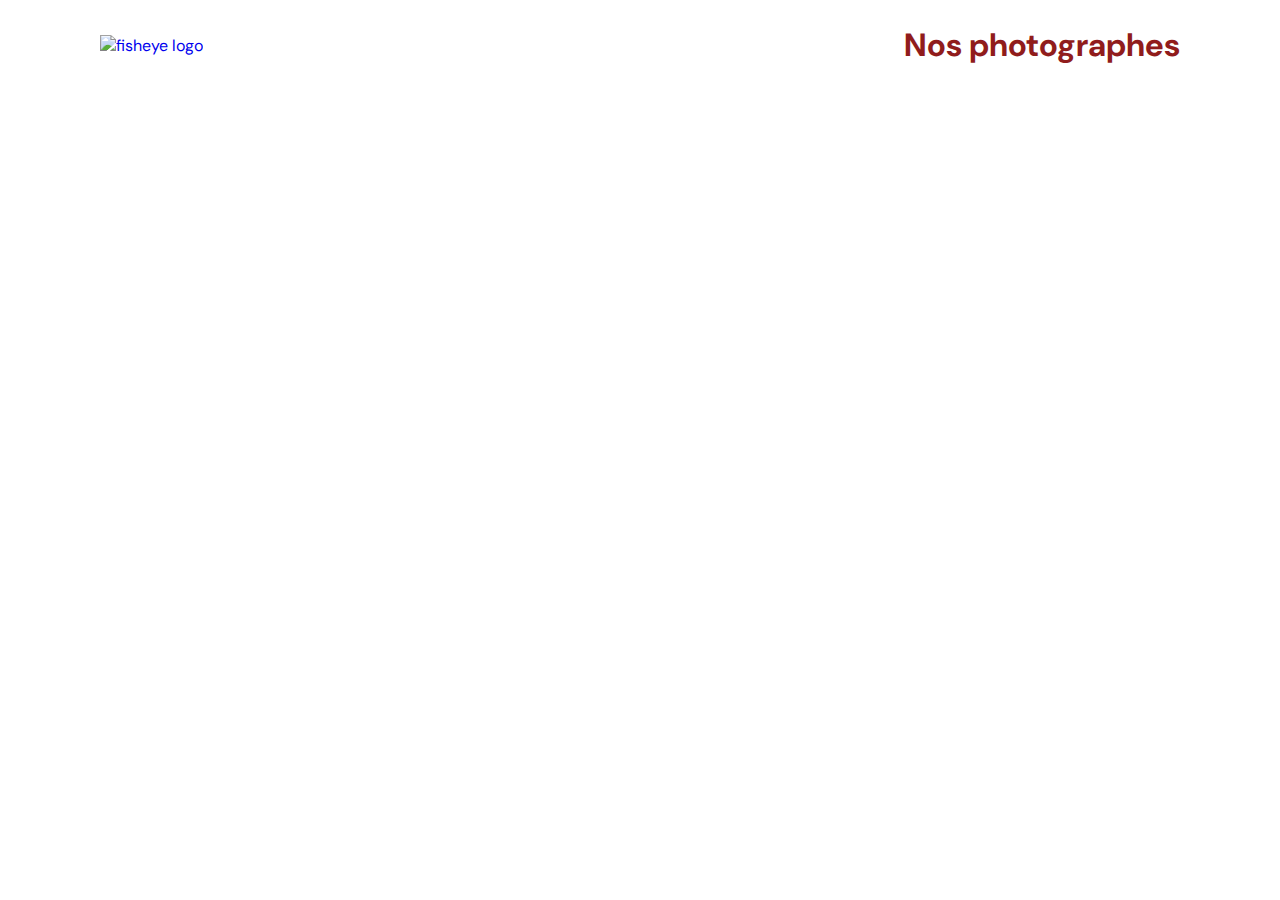
==== index.html @ ea23d5e7 "[semantics] fixe semantics on logo index there is a link" ====
<!DOCTYPE html>
<html lang="fr">
  <head>
    <link href="css/style.css" rel="stylesheet" type="text/css" />
    <meta charset="utf-8">
    <link rel="icon" type="image/png" href="assets/favicon.png">
    <link href="https://fonts.googleapis.com/css?family=DM+Sans&display=swap" rel="stylesheet">
    <title>Fisheye</title>
  </head>
  <body>
    <header>
        <a href="index.html"><img src="assets/images/logo.png" class="logo" alt="fisheye logo"/></a>
        <h1>Nos photographes</h1>
    </header>
    <main id="main">
        <div class="photographer_section"></div>
    </main>
    <script type="module" src="scripts/pages/index.js"></script>
  </body>
</html>
---- css/style.css ----
@import url("photographer.css");

body {
    font-family: "DM Sans", sans-serif;
    margin: 0;
}


header {
    display: flex;
    flex-direction: row;
    justify-content: space-between;
    align-items: center;
    height: 90px;
}

h1 {
    color: #901C1C;
    margin-right: 100px;
}

.logo {
    height: 50px;
    margin-left: 100px;
}

.photographer_section {
    display: grid;
    grid-template-columns: 1fr 1fr 1fr;
    gap: 70px;
    margin-top: 100px;
}

.photographer_section article {
    justify-self: center;
    display: flex;
    justify-content: center;
    align-items: center;
    flex-direction: column;
}

.photographer_section article h2 {
    color: #D3573C;
    font-size: 36px;
}

.photographer_section article img {
    height: 200px;
    width: 200px;
}

a {
    text-decoration: none;
    text-align: center;
}
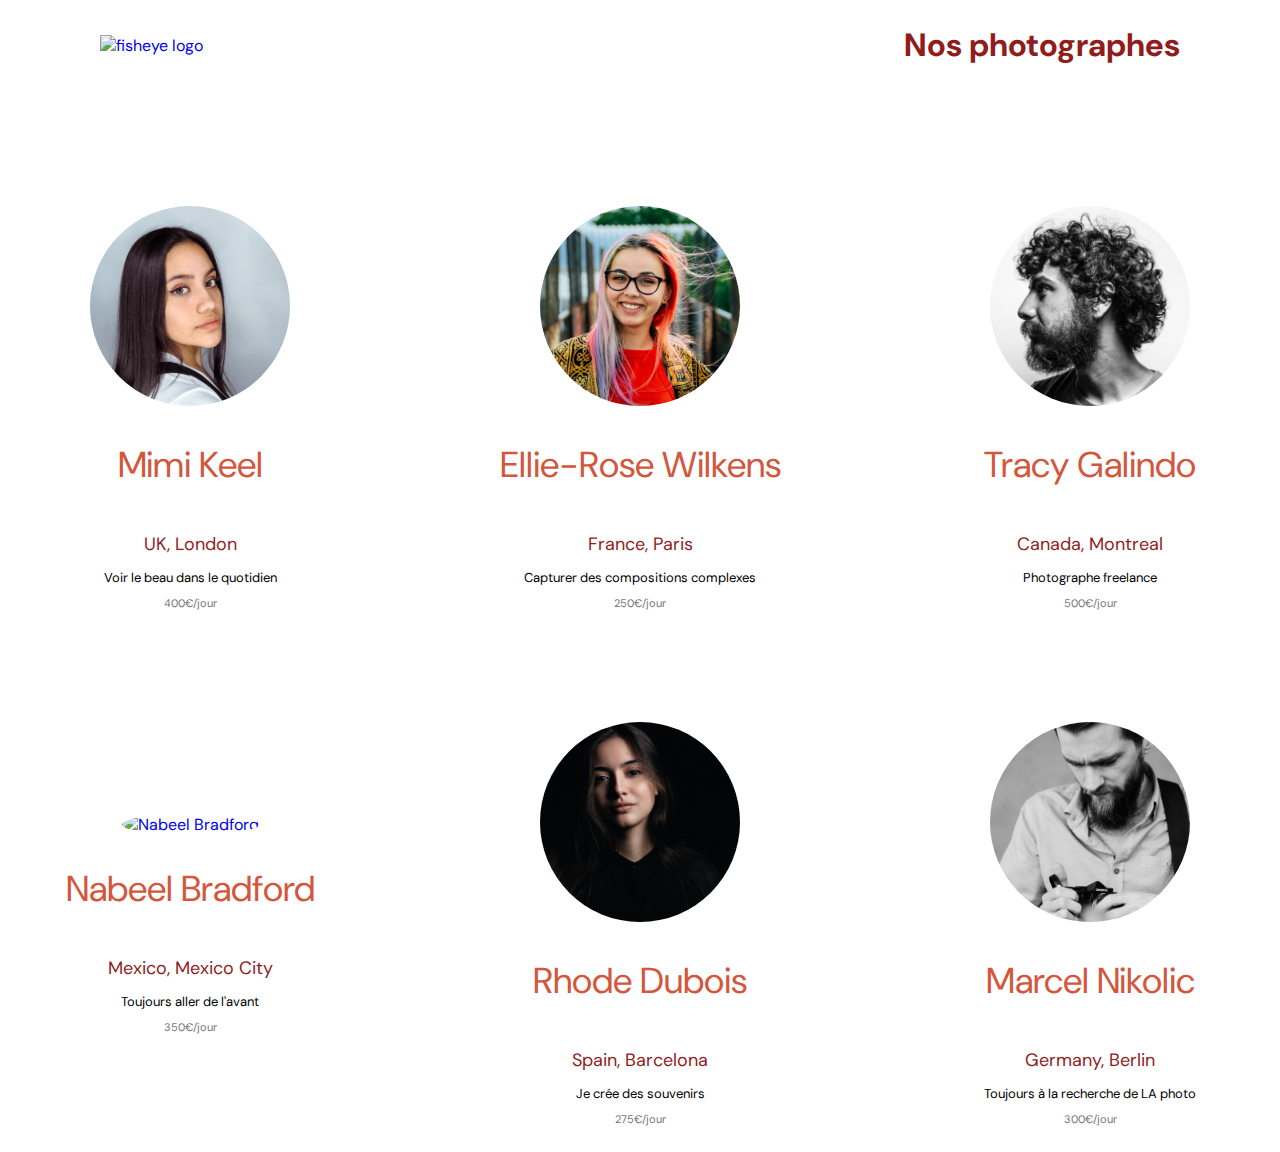
==== commit d70ecda8: "Full project with linked list" ====
--- a/index.html
+++ b/index.html
@@ -15,6 +15,12 @@
     <main id="main">
         <div class="photographer_section"></div>
     </main>
-    <script type="module" src="scripts/pages/index.js"></script>
+    <!-- <script src="scripts/helpers/storage.js"></script>
+    <script src="scripts/utils/ui.js"></script>
+    <script src="scripts/utils/contactForm.js"></script>
+    <script src="scripts/helpers/data.js"></script>
+    <script src="scripts/helpers/url.js"></script>
+    <script src="scripts/templates/accueil.js"></script> -->
+    <script src="scripts/pages/index.js" type="module"></script>
   </body>
 </html>
--- a/css/style.css
+++ b/css/style.css
@@ -1,4 +1,36 @@
 @import url("photographer.css");
+
+@keyframes imageAnim {
+    0% {opacity: 0;}
+    100% {opacity: 1;}
+}
+
+@keyframes imageCarouselRight {
+    0%{transform: translateX(0px);}
+    100% {transform: translateX(105%);}
+}
+
+@keyframes currentCarouselRight {
+    0% {transform: translateX(-105%)}
+    100% {transform: translateX(0px)}
+}
+
+@keyframes currentCarouselLeft {
+    0% {transform: translateX(0px)}
+    100% {transform: translateX(105%)}
+}
+
+@keyframes imageCarouselLeft {
+    0% {transform: translateX(0px)}
+    100% {transform: translateX(-105%)}
+}
+
+@keyframes popupContainer {
+    0%{transform: scale(0.3, 0.3); opacity: 0;}
+    25% {transform: scale(0.5, 0.5); opacity: 0;}
+    50% {transform: scale(1, 1); opacity: 0.5;}
+    100% {transform: scale(1.2,1.2); opacity: 1;}
+}
 
 body {
     font-family: "DM Sans", sans-serif;
@@ -20,7 +52,10 @@
 }
 
 .logo {
+    width: 200px;
     height: 50px;
+    justify-content: center;
+    align-items: center;  
     margin-left: 100px;
 }
 
@@ -31,7 +66,7 @@
     margin-top: 100px;
 }
 
-.photographer_section article {
+.photographer_section figure {
     justify-self: center;
     display: flex;
     justify-content: center;
@@ -39,12 +74,12 @@
     flex-direction: column;
 }
 
-.photographer_section article h2 {
+.photographer_section figure h2 {
     color: #D3573C;
     font-size: 36px;
 }
 
-.photographer_section article img {
+.photographer_section figure img {
     height: 200px;
     width: 200px;
 }
@@ -52,4 +87,312 @@
 a {
     text-decoration: none;
     text-align: center;
-}+}
+
+.photographer_section figure img {
+    object-fit: cover;
+    border-radius: 50%;
+    animation-name: imageAnim;
+    animation-duration: 5s;
+    animation-fill-mode: forwards;
+}
+
+.imgProfile {
+    object-fit: cover;
+    border-radius: 50%;
+    width: 200px;
+    height: 200px;
+}
+
+.photographer_section figure .description {
+    text-align: center;
+}
+
+.description p {
+    font-family: "DM Sans";
+    letter-spacing: 0em;
+    text-align: center;
+    font-weight: 400;
+}
+
+.description p:nth-child(1){
+    font-size: 18px;
+    line-height: 17px;
+    color: #901C1C;
+}
+
+.description p:nth-child(2){
+    font-size: 13px;
+    line-height: 13px;
+}
+
+.description p:nth-child(3){
+    font-size: 11px;
+    line-height: 12px;
+    color: #757575;
+}
+
+figure h2 {
+    font-size: 36px;
+    line-height: 47px;
+    font-weight: 400;
+}
+
+
+#medias {
+    display: flex;
+    flex-direction: column;
+    padding: 0px 90px; 
+    gap:30px;
+}
+
+#sortMedia {
+    display: flex;
+    flex-direction: row;
+    gap:15px;
+    align-items: center;
+}
+
+#sortMedia select {
+
+    background: #901C1C;
+    border:none;
+    color:white;
+    height: 50px;
+
+}
+
+#sortMedia select option {
+    border-bottom: 1px solid white;
+    padding: 10px;
+    text-indent: 30px;
+}
+
+#sortMedia select option:hover {
+    box-shadow: 0 0 10px 100px #1882A8 inset;
+}
+
+#sortMedia p {
+    font-weight: 700;
+}
+
+#media {
+    display: grid;
+    grid-template-columns: repeat(5, 1fr);
+    row-gap: 75px;
+}
+
+#media figure, img,video {
+    height: 300px;
+    width: 350px;
+    transition: all ease-in-out 0.5s;
+}
+
+figure img:hover, figure video:hover {
+    transform:scale(1.1,1.1);
+    box-shadow: rgba(0, 0, 0, 0.24) 0px 3px 8px;
+    
+}
+
+#media figure img,video {
+    object-fit: cover;
+    animation-name: imageAnim;
+    animation-duration: 3s;
+    animation-fill-mode: forwards;
+}
+
+.textMedia {
+    display: flex;
+    justify-content: space-between;
+    color: #901C1C;
+}
+
+.like {
+    display: flex;
+    align-items: center;
+    gap:5px;
+    font-weight: 700;
+}
+
+.heart {
+    font-family: "FontAwesome";
+}
+
+.heart::before{
+    content: '\f004'; 
+}
+
+#mask {
+    position: fixed;
+    top:0;
+    bottom:0;
+    background-color: black;
+    width: 100%;
+    height: 100%;
+    opacity: .5;
+    z-index: 1;
+}
+
+#popup {
+    display: flex;
+    align-items: center;
+    justify-content: center;
+    position: fixed;
+    top:0;
+    bottom: 0;
+    width: 100%;
+    z-index: 1;
+}
+
+.container{
+    box-sizing: border-box;
+    position: relative;
+    z-index: 2;
+    padding: 55px;
+    width: 50%;
+    height: 1000px;
+    background: white;
+    border-radius: 20px;
+    overflow: hidden;
+    box-shadow: rgba(0, 0, 0, 0.25) 0px 54px 55px, rgba(0, 0, 0, 0.12) 0px -12px 30px, rgba(0, 0, 0, 0.12) 0px 4px 6px, rgba(0, 0, 0, 0.17) 0px 12px 13px, rgba(0, 0, 0, 0.09) 0px -3px 5px;
+    font-family: "DM Sans","FontAwesome";
+    animation-name: popupContainer;
+    animation-duration: 1.5s;
+    animation-fill-mode: forwards;
+}
+
+.left::after {
+    content:'\f053';
+    font-size: 70px;
+    color: #901C1C;
+    /* align-self: center; */
+    position: absolute;
+    left: 0.9%;
+    bottom:50%;
+    z-index:4;
+    cursor: pointer;
+}
+
+.right::after {
+    content: '\f054';
+    font-size: 70px;
+    color: #901C1C;
+    position: absolute;
+    right: 0.9%;
+    bottom: 50%;
+    cursor: pointer;
+    z-index:4;
+}
+
+.content {
+    width: 100%;
+    position: fixed;
+    top:4%;
+    right: 5%;
+    left: 5%;
+}
+
+.content img {
+    width: 90%;
+    height: 900px;
+    object-fit: cover;
+    align-self: center;
+    cursor: pointer;
+    box-shadow: rgba(0, 0, 0, 0.24) 0px 3px 8px;
+}
+
+.content video {
+    width: 90%;
+    height: 900px;
+    object-fit: cover;
+    align-self: center;
+    cursor: pointer;
+    box-shadow: rgba(0, 0, 0, 0.24) 0px 3px 8px;
+}
+
+.content p {
+    color: #901C1C;
+    /* padding: 10px; */
+}
+
+.next-image {
+    animation-name: imageCarouselRight;
+    animation-duration: 1s;
+    animation-fill-mode: forwards;
+}
+
+.current-right {
+    animation-name: currentCarouselRight;
+    animation-duration: 1s;
+    animation-fill-mode: forwards;
+}
+
+.current-left {
+    animation-name: currentCarouselLeft;
+    animation-duration: 1s;
+    animation-fill-mode: forwards;
+    animation-direction: reverse;
+}
+
+.prev-image {
+    animation-name: imageCarouselLeft;
+    animation-duration: 1s;
+    animation-fill-mode: forwards;
+}
+
+.cross {
+    font-family: "FontAwesome";
+    cursor: pointer;
+}
+
+.cross::before {
+    content: '\f00d';
+    font-size: 45px;
+    color: #901C1C;
+    position: absolute;
+    top:5%;
+    right:20.4%;
+    z-index: 3;
+}
+
+#total-likes {
+    position: fixed;
+    bottom:0px;
+    right:0px;
+    border-radius: 5px;
+    background: #DB8876;
+    padding:15px 60px;
+    z-index: 1; 
+    display: flex;
+    align-items: center;
+    justify-content: center;
+    gap:30px;
+    font-weight: 700;
+}
+
+.likes {
+    display: flex;
+    align-items: center;
+    gap:5px;
+}
+
+figure a {
+    display: block;
+    border:none;
+}
+
+a:-moz-focusring{
+    border:none;
+    color:none;
+}
+
+a:focus-visible {
+    border: none;
+    color:none;
+}
+
+
+figure a:focus-visible, span:focus-visible, video:focus-visible, select:focus-visible, button:focus-visible {
+    outline: 4px dashed #901C1C;
+    display: block;
+}
